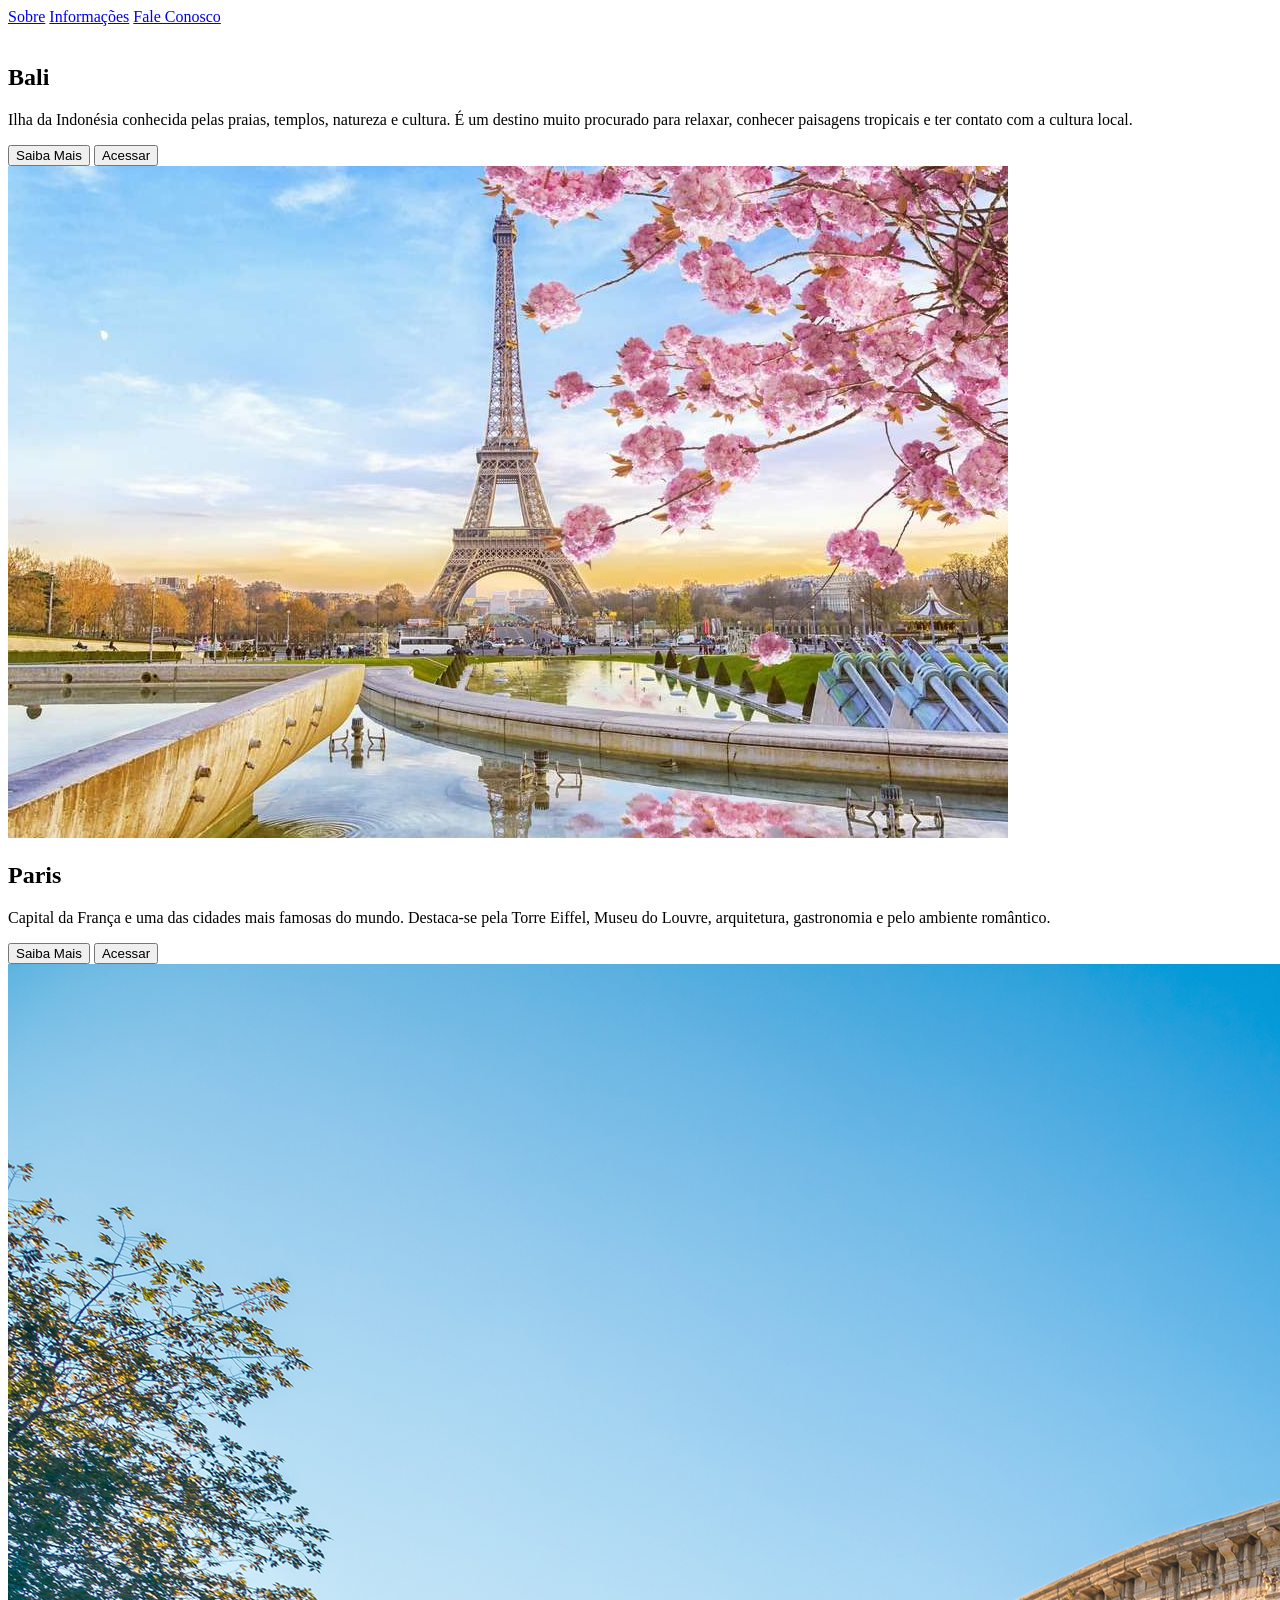
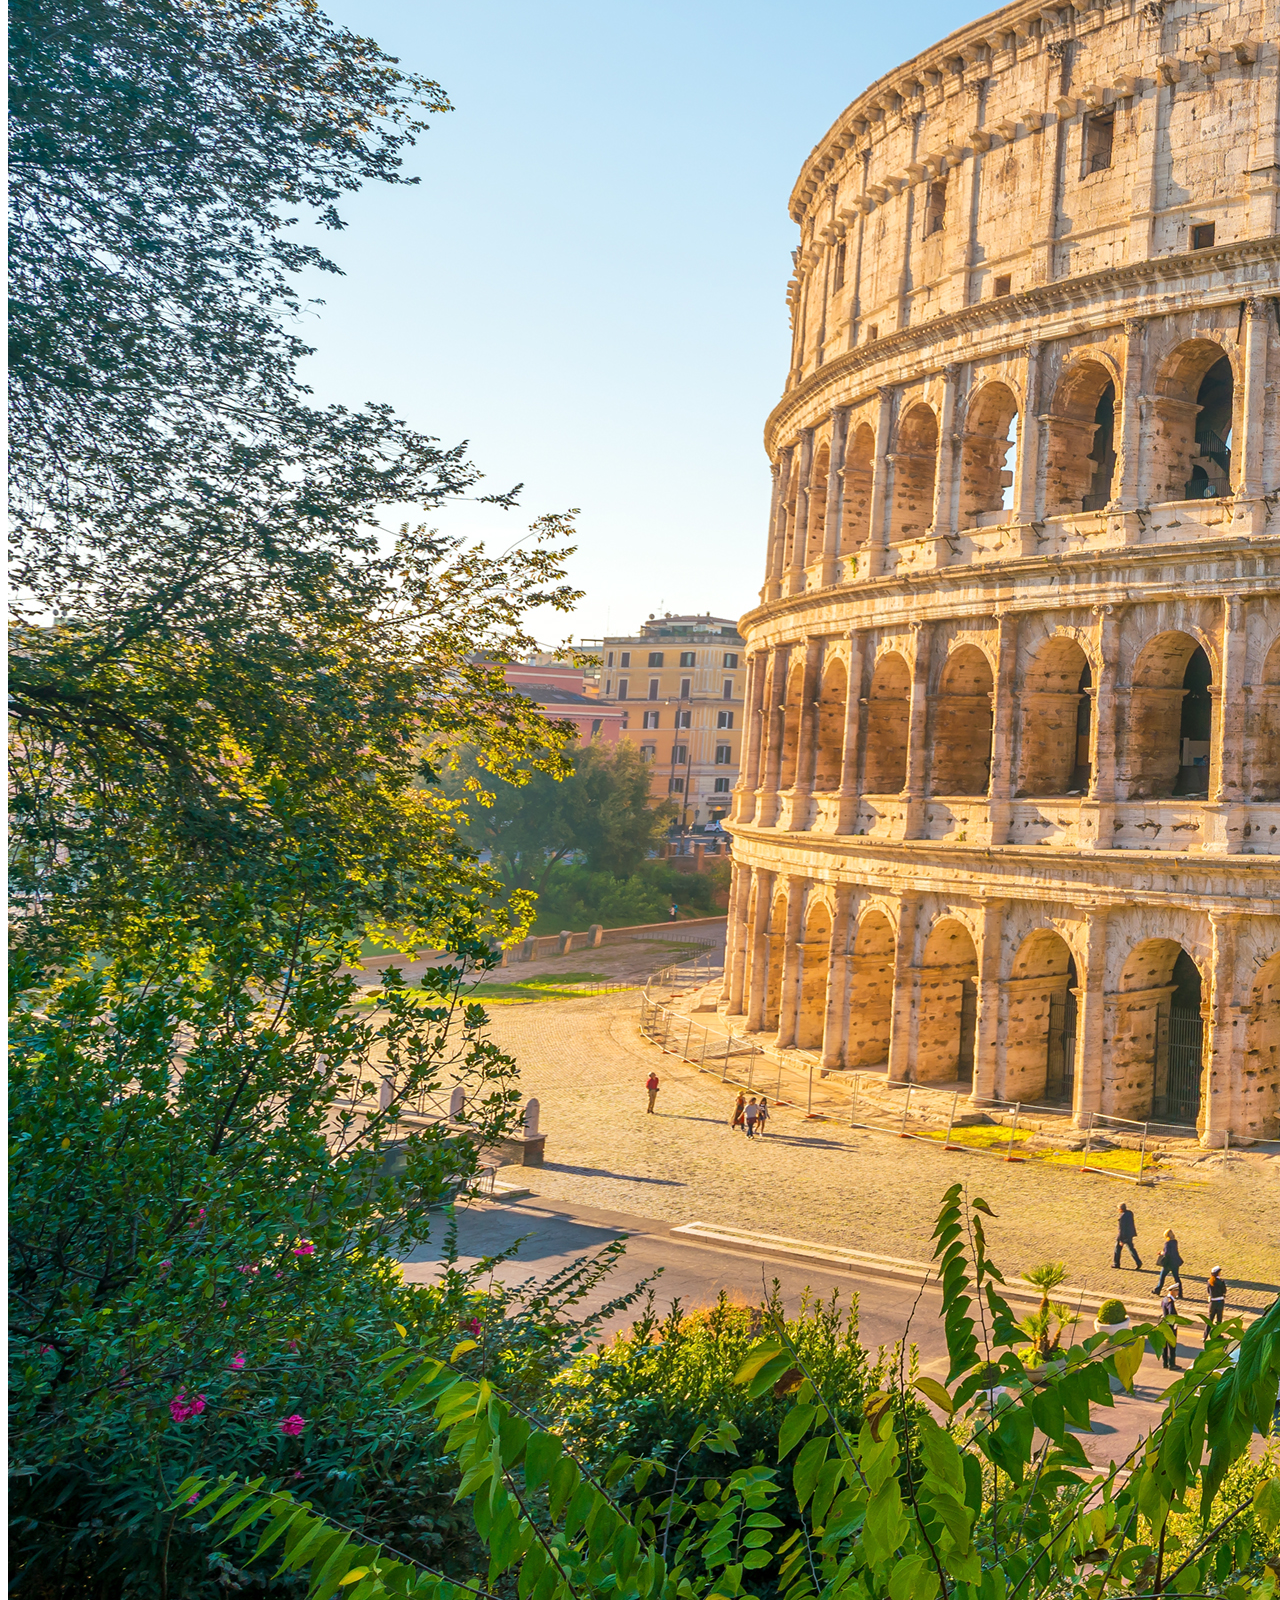
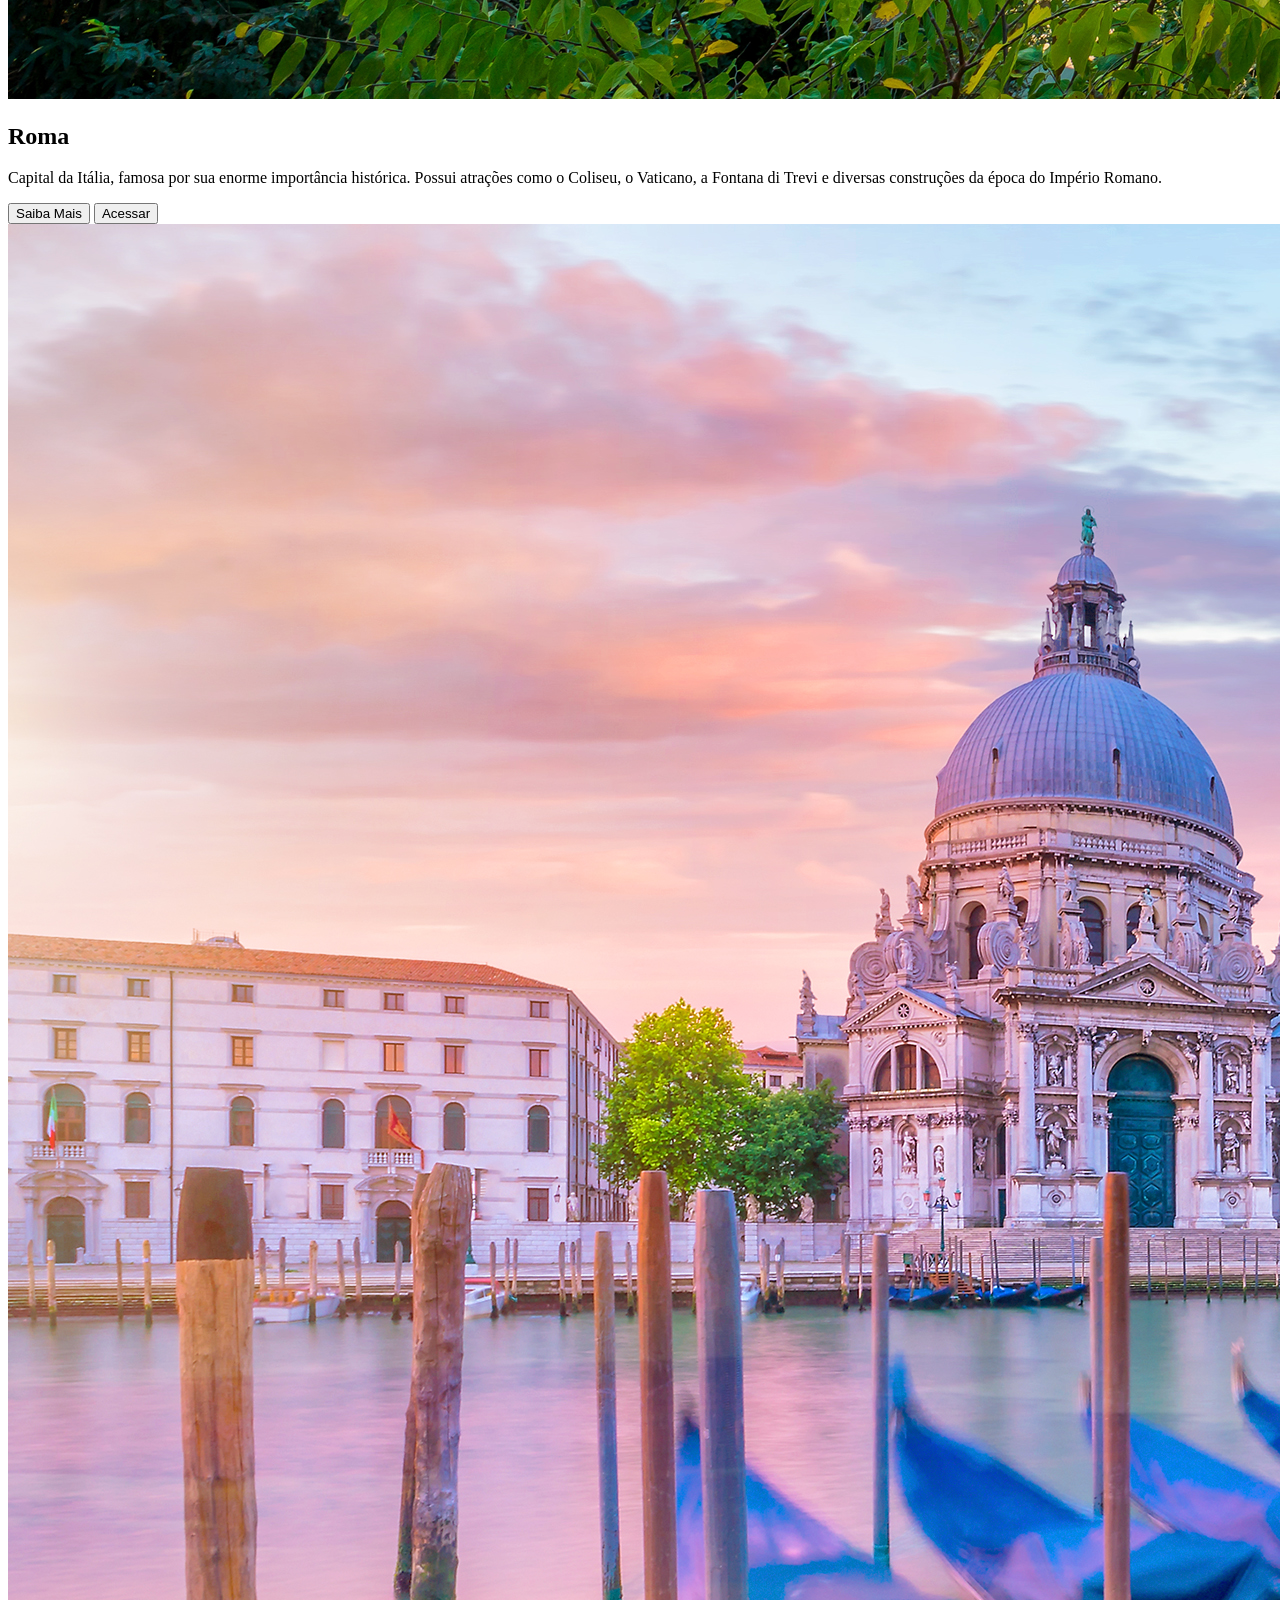
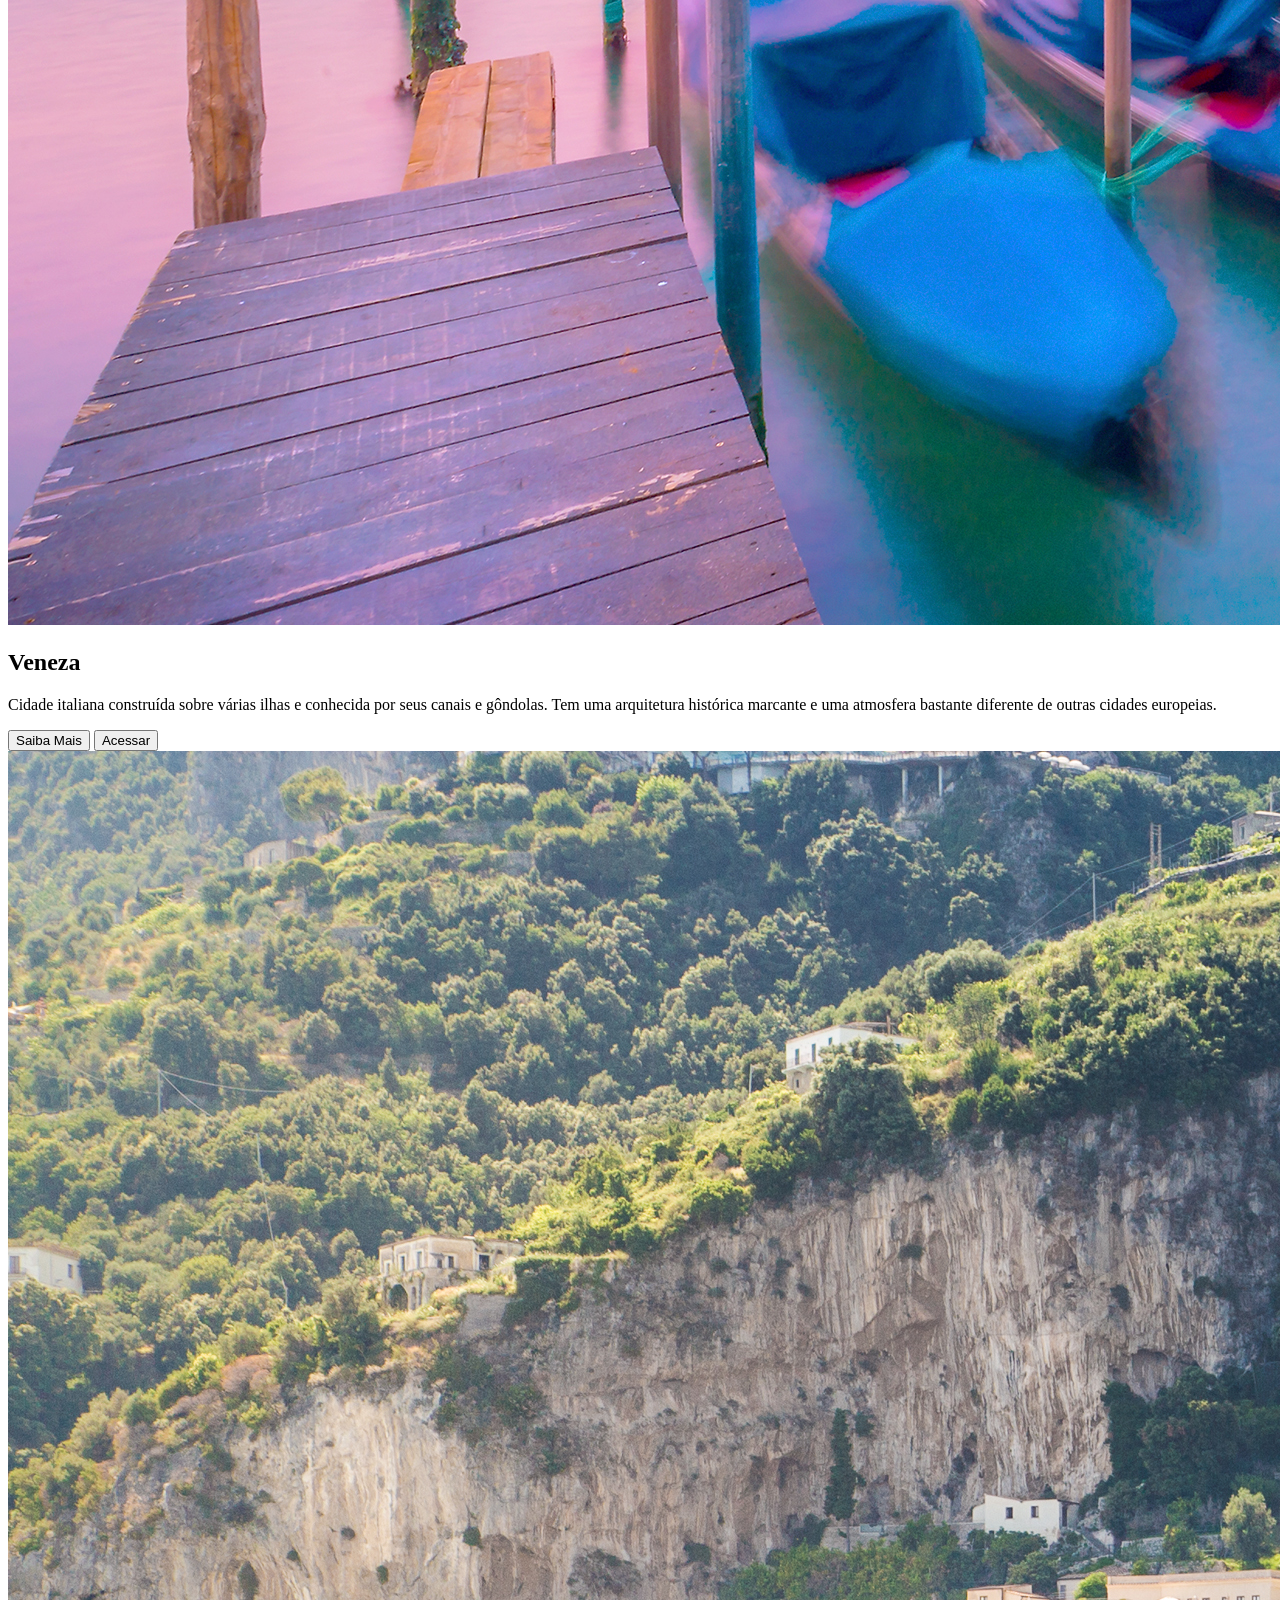
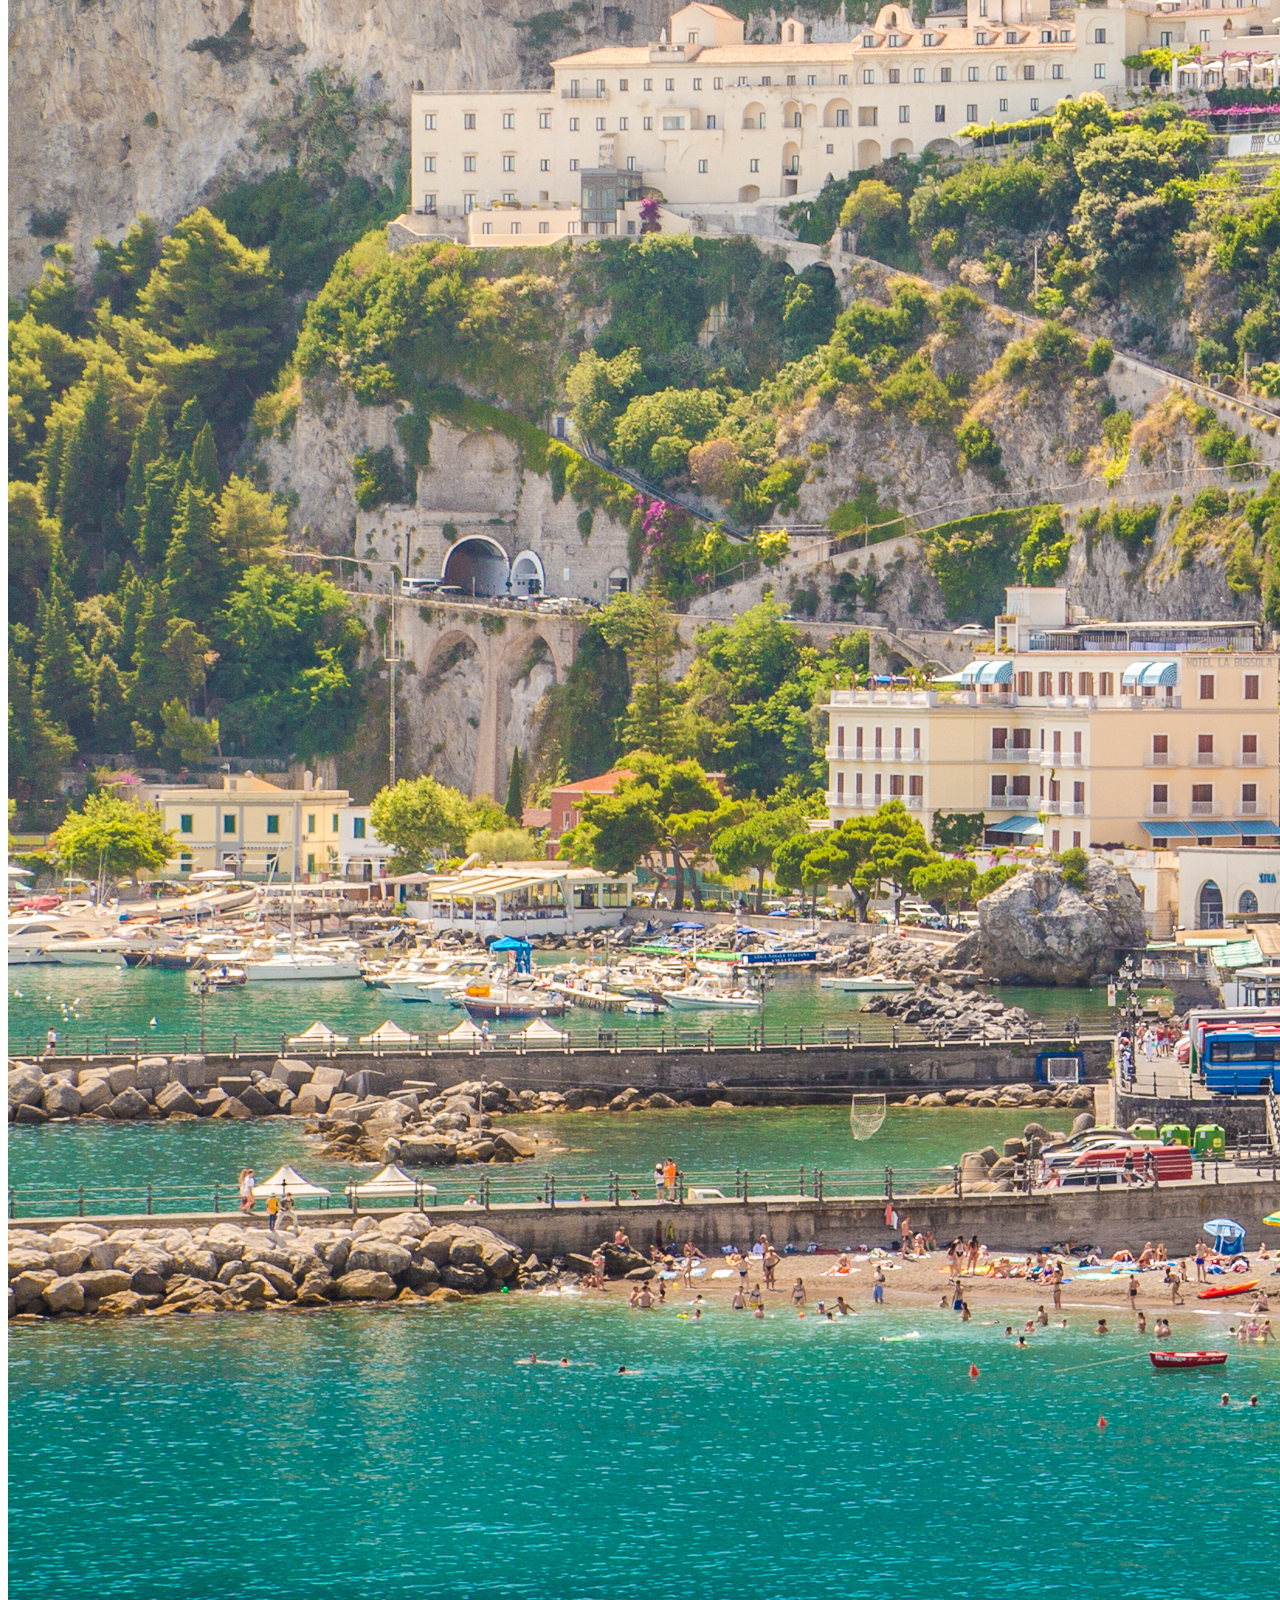
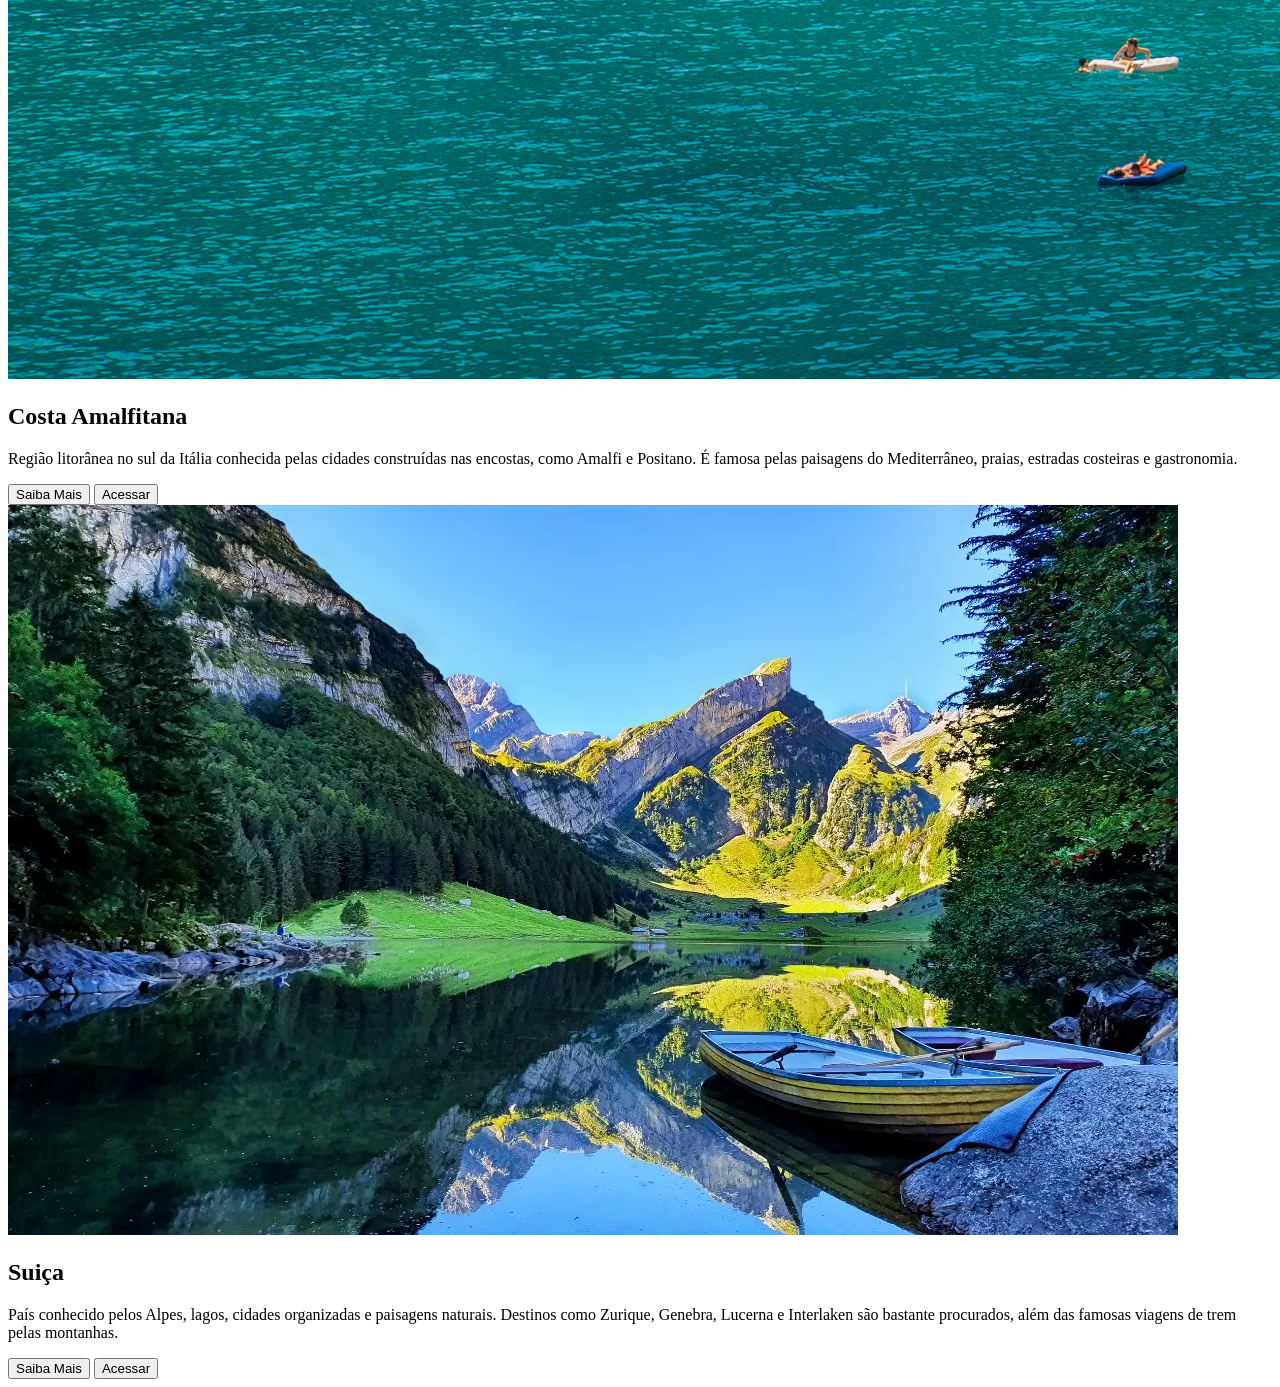
==== index.html @ 20cafcaf "adding images for background" ====
<!DOCTYPE html>
<html lang="pt-br">

<head>
    <link rel="preconnect" href="https://fonts.googleapis.com">
    <link rel="preconnect" href="https://fonts.gstatic.com" crossorigin>
    <link href="https://fonts.googleapis.com/css2?family=Outfit:wght@100..900&display=swap" rel="stylesheet">
    <meta charset="UTF-8">
    <meta name="viewport" content="width=device-width, initial-scale=1.0">
    <link rel="stylesheet" href="style.css">
    <title>SliderPlaces</title>
</head>

<body>
    <header>
        <nav>
            <a href="#">Sobre</a>
            <a href="#">Informações</a>
            <a href="#">Fale Conosco</a>
        </nav>
    </header>

    <main class="container">
        <div class="list">
            <div class="list-item">
                <img src="./img/img1.jpg" alt="">
                <div class="content">
                    <h2>Bali</h2>
                    <p>Ilha da Indonésia conhecida pelas praias, templos, natureza e cultura. É um destino muito
                        procurado para relaxar, conhecer paisagens tropicais e ter contato com a cultura local.</p>
                    <div class="buttons">
                        <button>Saiba Mais</button>
                        <button>Acessar</button>
                    </div>
                </div>
            </div>

            <div class="list-item">
                <img src="./img/img2.jpg" alt="">
                <div class="content">
                    <h2>Paris</h2>
                    <p>Capital da França e uma das cidades mais famosas do mundo. Destaca-se pela Torre Eiffel, Museu do
                        Louvre, arquitetura, gastronomia e pelo ambiente romântico.</p>
                    <div class="buttons">
                        <button>Saiba Mais</button>
                        <button>Acessar</button>
                    </div>
                </div>
            </div>

            <div class="list-item">
                <img src="./img/img3.jpg" alt="">
                <div class="content">
                    <h2>Roma</h2>
                    <p>Capital da Itália, famosa por sua enorme importância histórica. Possui atrações como o Coliseu, o
                        Vaticano, a Fontana di Trevi e diversas construções da época do Império Romano.</p>
                    <div class="buttons">
                        <button>Saiba Mais</button>
                        <button>Acessar</button>
                    </div>
                </div>
            </div>

            <div class="list-item">
                <img src="./img/img4.jpg" alt="">
                <div class="content">
                    <h2>Veneza</h2>
                    <p>Cidade italiana construída sobre várias ilhas e conhecida por seus canais e gôndolas. Tem uma
                        arquitetura histórica marcante e uma atmosfera bastante diferente de outras cidades europeias.
                    </p>
                    <div class="buttons">
                        <button>Saiba Mais</button>
                        <button>Acessar</button>
                    </div>
                </div>
            </div>

            <div class="list-item">
                <img src="./img/img5.jpg" alt="">
                <div class="content">
                    <h2>Costa Amalfitana</h2>
                    <p>Região litorânea no sul da Itália conhecida pelas cidades construídas nas encostas, como Amalfi e
                        Positano. É famosa pelas paisagens do Mediterrâneo, praias, estradas costeiras e gastronomia.
                    </p>
                    <div class="buttons">
                        <button>Saiba Mais</button>
                        <button>Acessar</button>
                    </div>
                </div>
            </div>

            <div class="list-item">
                <img src="./img/img6.webp" alt="">
                <div class="content">
                    <h2>Suiça</h2>
                    <p>País conhecido pelos Alpes, lagos, cidades organizadas e paisagens naturais. Destinos como
                        Zurique, Genebra, Lucerna e Interlaken são bastante procurados, além das famosas viagens de trem
                        pelas montanhas.</p>
                    <div class="buttons">
                        <button>Saiba Mais</button>
                        <button>Acessar</button>
                    </div>
                </div>
            </div>
        </div>
    </main>
</body>

</html>
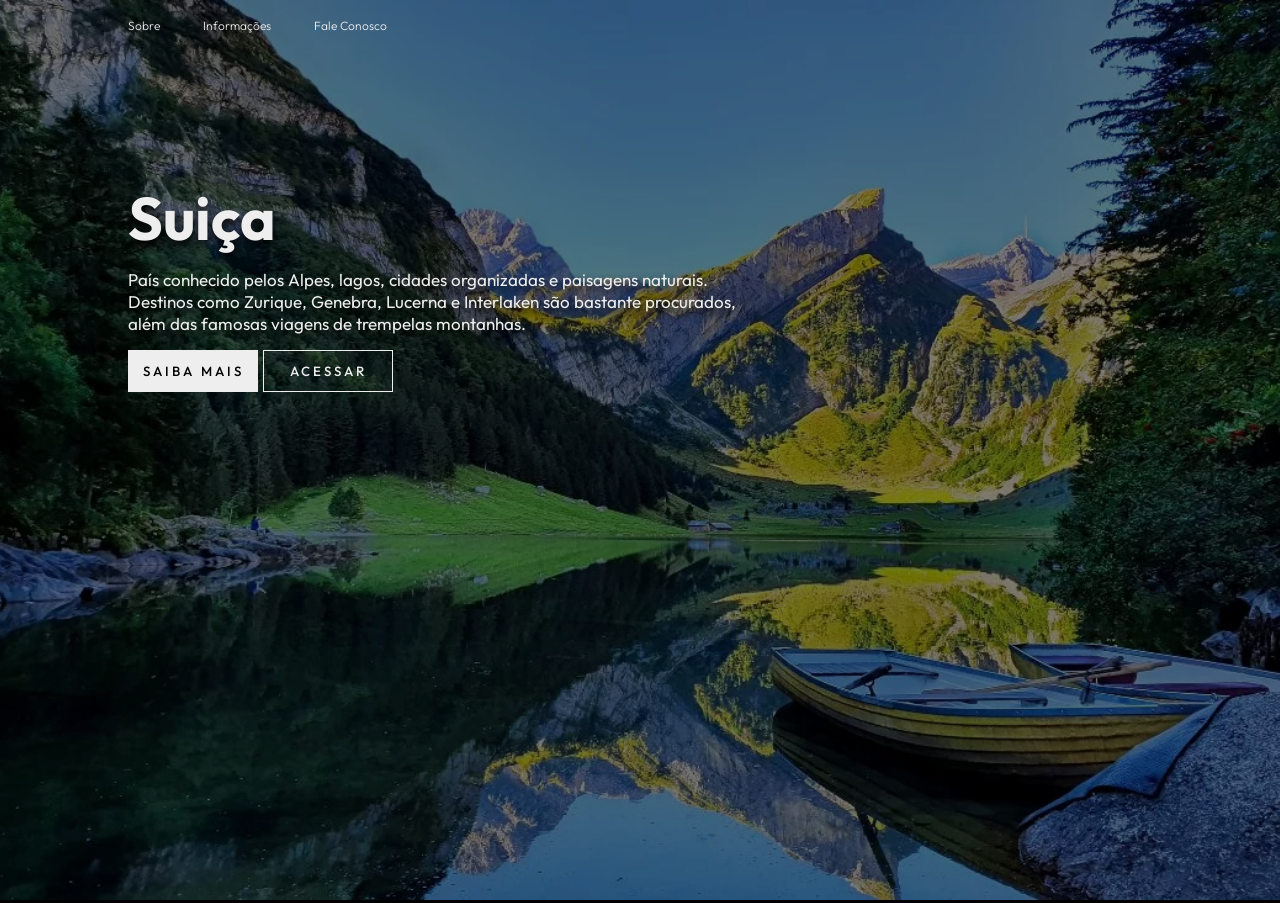
==== commit 7553b4c0: "adding css to first part html" ====
--- a/index.html
+++ b/index.html
@@ -93,9 +93,9 @@
                 <img src="./img/img6.webp" alt="">
                 <div class="content">
                     <h2>Suiça</h2>
-                    <p>País conhecido pelos Alpes, lagos, cidades organizadas e paisagens naturais. Destinos como
-                        Zurique, Genebra, Lucerna e Interlaken são bastante procurados, além das famosas viagens de trem
-                        pelas montanhas.</p>
+                    <p>País conhecido pelos Alpes, lagos, cidades organizadas e paisagens naturais. <br>
+                        Destinos como Zurique, Genebra, Lucerna e Interlaken são bastante procurados, <br>
+                        além das famosas viagens de trempelas montanhas.</p>
                     <div class="buttons">
                         <button>Saiba Mais</button>
                         <button>Acessar</button>
--- a/style.css
+++ b/style.css
@@ -0,0 +1,101 @@
+* {
+    margin: 0;
+    padding: 0;
+    box-sizing: border-box;
+    text-decoration: none;
+    font-family: "Outfit", sans-serif;
+}
+
+body {
+    background-color: #000;
+    color: #eee;
+    font-size: 12px;
+}
+
+header {
+    display: flex;
+    align-items: center;
+    position: relative;
+    z-index: 2;
+    width: 80%;
+    height: 50px;
+    margin: auto;
+}
+
+header a {
+    color: #eee;
+    cursor: pointer;
+    margin-right: 40px;
+    font-weight: 300;
+}
+
+.container {
+    height: 100vh;
+    width: 100vw;
+    margin-top: -50px;
+    overflow: hidden;
+}
+
+.container .list .list-item {
+    height: 100%;
+    width: 100%;
+    position: absolute;
+}
+
+.container .list .list-item img {
+    width: 100%;
+    height: 100%;
+    object-fit: cover;
+    filter: brightness(50%);
+}
+
+.container .list .list-item .content {
+    position: absolute;
+    top: 20%;
+    left: 10%;
+    color: #eee;
+    text-shadow: 0 5px 10px #000;
+}
+
+.container .list .list-item .content h2 {
+    font-size: 5em;
+}
+
+.container .list .list-item .content p {
+    font-size: 17px;
+    margin: 13px auto;
+    line-height: 1.3em;
+}
+
+.buttons {
+    display: grid;
+    grid-template-columns: repeat(2, 130px);
+    grid-template-rows: 42px;
+    gap: 5px;
+    margin-top: 15px;
+}
+.buttons button {
+    border: none;
+    background-color: #eee;
+    letter-spacing: 3px;
+    font-weight: 500;
+    text-transform: uppercase;
+    cursor: pointer;
+}
+
+.buttons button:nth-child(2) {
+    background-color: transparent;
+    border: 1px solid #eee;
+    color: #eee;
+}
+
+.buttons button:hover:nth-child(2) {
+    background-color: #eee;
+    color: #000;
+}
+
+.buttons button:hover {
+    background-color: transparent;
+    color: #eee;
+    border: 1px solid #eee;
+}
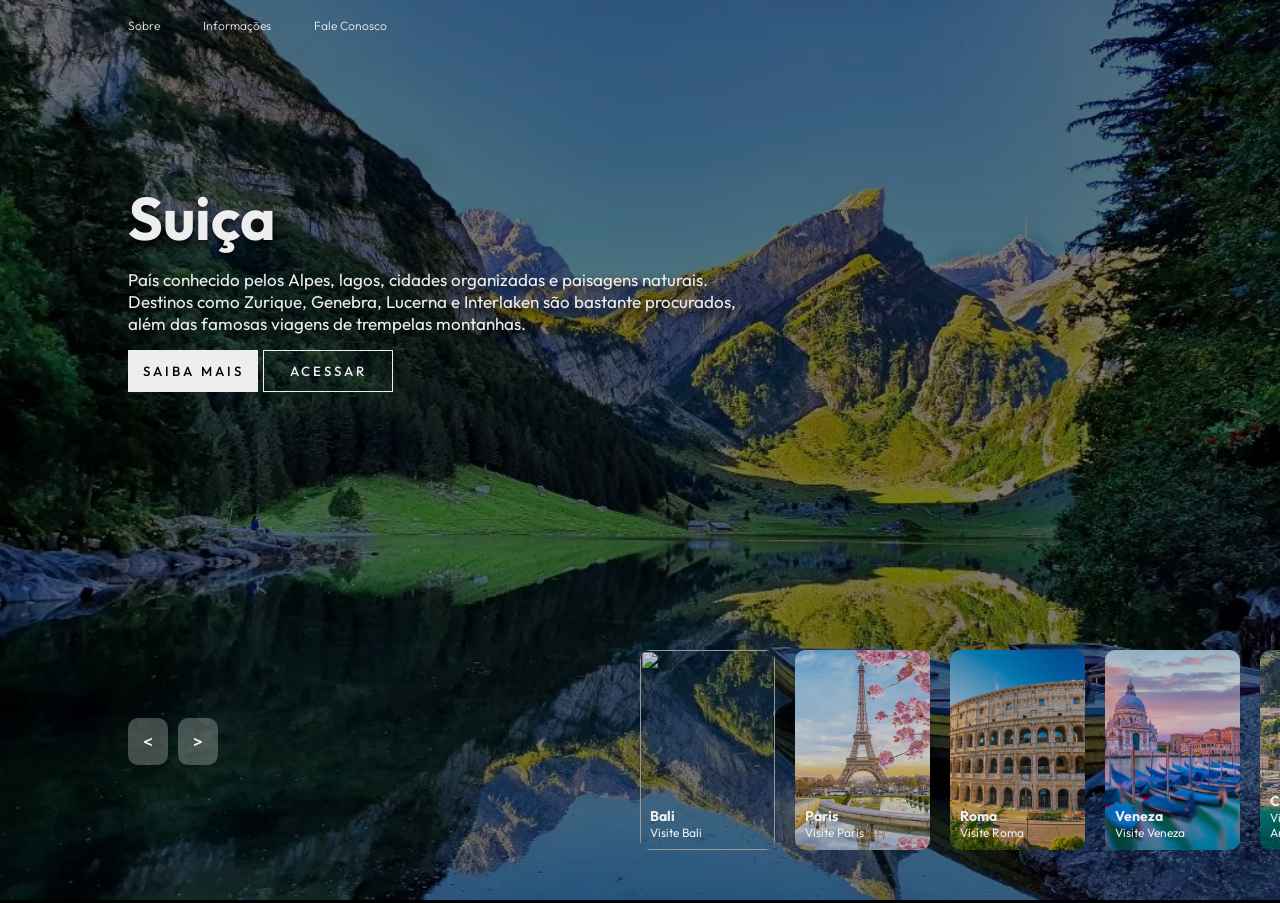
==== commit f6e274be: "adding js to buttons back and next" ====
--- a/index.html
+++ b/index.html
@@ -26,8 +26,9 @@
                 <img src="./img/img1.jpg" alt="">
                 <div class="content">
                     <h2>Bali</h2>
-                    <p>Ilha da Indonésia conhecida pelas praias, templos, natureza e cultura. É um destino muito
-                        procurado para relaxar, conhecer paisagens tropicais e ter contato com a cultura local.</p>
+                    <p>Ilha da Indonésia conhecida pelas praias, templos, natureza e cultura. <br>
+                        É um destino muitoprocurado para relaxar, conhecer paisagens tropicais <br>
+                        e ter contato com a cultura local.</p>
                     <div class="buttons">
                         <button>Saiba Mais</button>
                         <button>Acessar</button>
@@ -39,8 +40,9 @@
                 <img src="./img/img2.jpg" alt="">
                 <div class="content">
                     <h2>Paris</h2>
-                    <p>Capital da França e uma das cidades mais famosas do mundo. Destaca-se pela Torre Eiffel, Museu do
-                        Louvre, arquitetura, gastronomia e pelo ambiente romântico.</p>
+                    <p>Capital da França e uma das cidades mais famosas do mundo. <br>
+                        Destaca-se pela Torre Eiffel, Museu do Louvre, <br>
+                        arquitetura, gastronomia e pelo ambiente romântico.</p>
                     <div class="buttons">
                         <button>Saiba Mais</button>
                         <button>Acessar</button>
@@ -52,8 +54,9 @@
                 <img src="./img/img3.jpg" alt="">
                 <div class="content">
                     <h2>Roma</h2>
-                    <p>Capital da Itália, famosa por sua enorme importância histórica. Possui atrações como o Coliseu, o
-                        Vaticano, a Fontana di Trevi e diversas construções da época do Império Romano.</p>
+                    <p>Capital da Itália, famosa por sua enorme importância histórica. <br>
+                        Possui atrações como o Coliseu, o Vaticano, a Fontana di Trevi <br>
+                        e diversas construções da época do Império Romano.</p>
                     <div class="buttons">
                         <button>Saiba Mais</button>
                         <button>Acessar</button>
@@ -65,8 +68,9 @@
                 <img src="./img/img4.jpg" alt="">
                 <div class="content">
                     <h2>Veneza</h2>
-                    <p>Cidade italiana construída sobre várias ilhas e conhecida por seus canais e gôndolas. Tem uma
-                        arquitetura histórica marcante e uma atmosfera bastante diferente de outras cidades europeias.
+                    <p>Cidade italiana construída sobre várias ilhas e conhecida <br>
+                        por seus canais e gôndolas. Tem uma arquitetura histórica <br>
+                        marcante e uma atmosfera bastante diferente de outras cidades europeias.
                     </p>
                     <div class="buttons">
                         <button>Saiba Mais</button>
@@ -79,8 +83,9 @@
                 <img src="./img/img5.jpg" alt="">
                 <div class="content">
                     <h2>Costa Amalfitana</h2>
-                    <p>Região litorânea no sul da Itália conhecida pelas cidades construídas nas encostas, como Amalfi e
-                        Positano. É famosa pelas paisagens do Mediterrâneo, praias, estradas costeiras e gastronomia.
+                    <p>Região litorânea no sul da Itália conhecida pelas cidades <br>
+                        construídas nas encostas, como Amalfi e Positano. É famosa <br>
+                        pelas paisagens do Mediterrâneo, praias, estradas costeiras e gastronomia.
                     </p>
                     <div class="buttons">
                         <button>Saiba Mais</button>
@@ -103,7 +108,64 @@
                 </div>
             </div>
         </div>
+
+        <div class="thumb">
+            <div class="thumb-item">
+                <img src="./img/img1.jpg" alt="">
+                <div class="content">
+                    <h3>Bali</h3>
+                    <p>Visite Bali</p>
+                </div>
+            </div>
+
+            <div class="thumb-item">
+                <img src="./img/img2.jpg" alt="">
+                <div class="content">
+                    <h3>Paris</h3>
+                    <p>Visite Paris</p>
+                </div>
+            </div>
+
+            <div class="thumb-item">
+                <img src="./img/img3.jpg" alt="">
+                <div class="content">
+                    <h3>Roma</h3>
+                    <p>Visite Roma</p>
+                </div>
+            </div>
+
+            <div class="thumb-item">
+                <img src="./img/img4.jpg" alt="">
+                <div class="content">
+                    <h3>Veneza</h3>
+                    <p>Visite Veneza</p>
+                </div>
+            </div>
+
+            <div class="thumb-item">
+                <img src="./img/img5.jpg" alt="">
+                <div class="content">
+                    <h3>Costa Amalfitana</h3>
+                    <p>Visite Costa Amalfitana</p>
+                </div>
+            </div>
+
+            <div class="thumb-item">
+                <img src="./img/img6.webp" alt="">
+                <div class="content">
+                    <h3>Suiça</h3>
+                    <p>Visite Suiça</p>
+                </div>
+            </div>
+        </div>
+
+        <div class="arrows">
+            <button class="back"> < </button>
+            <button class="next"> > </button>
+        </div>
     </main>
+
+    <script src="script.js"></script>
 </body>
 
 </html>
--- a/style.css
+++ b/style.css
@@ -98,4 +98,57 @@
     background-color: transparent;
     color: #eee;
     border: 1px solid #eee;
+}
+
+.container .thumb {
+    position: absolute;
+    bottom: 50px;
+    left: 50%;
+    display: flex;
+    gap: 20px;
+}
+
+.container .thumb .thumb-item {
+    width: 135px;
+    height: 200px;
+    position: relative;
+}
+
+.container .thumb .thumb-item img {
+    width: 100%;
+    height: 100%;
+    object-fit: cover;
+    border-radius: 10px;
+    filter: brightness(80%);
+}
+
+.container .thumb .content {
+    position: absolute;
+    bottom: 10px;
+    left: 10px;
+}
+
+.container .arrows {
+    display: flex;
+    gap: 10px;
+    position: absolute;
+    bottom: 15%;
+    left: 10%;
+    width: 300px;
+}
+
+.container .arrows button {
+    border: none;
+    border-radius: 10px;
+    padding: 12px 15px;
+    background-color: #eee4;
+    color: #eee;
+    cursor: pointer;
+    font-weight: 500;
+    font-size: 1.5em;
+}
+
+.container .arrows button:hover {
+    background-color: #eee;
+    color: #000;
 }
